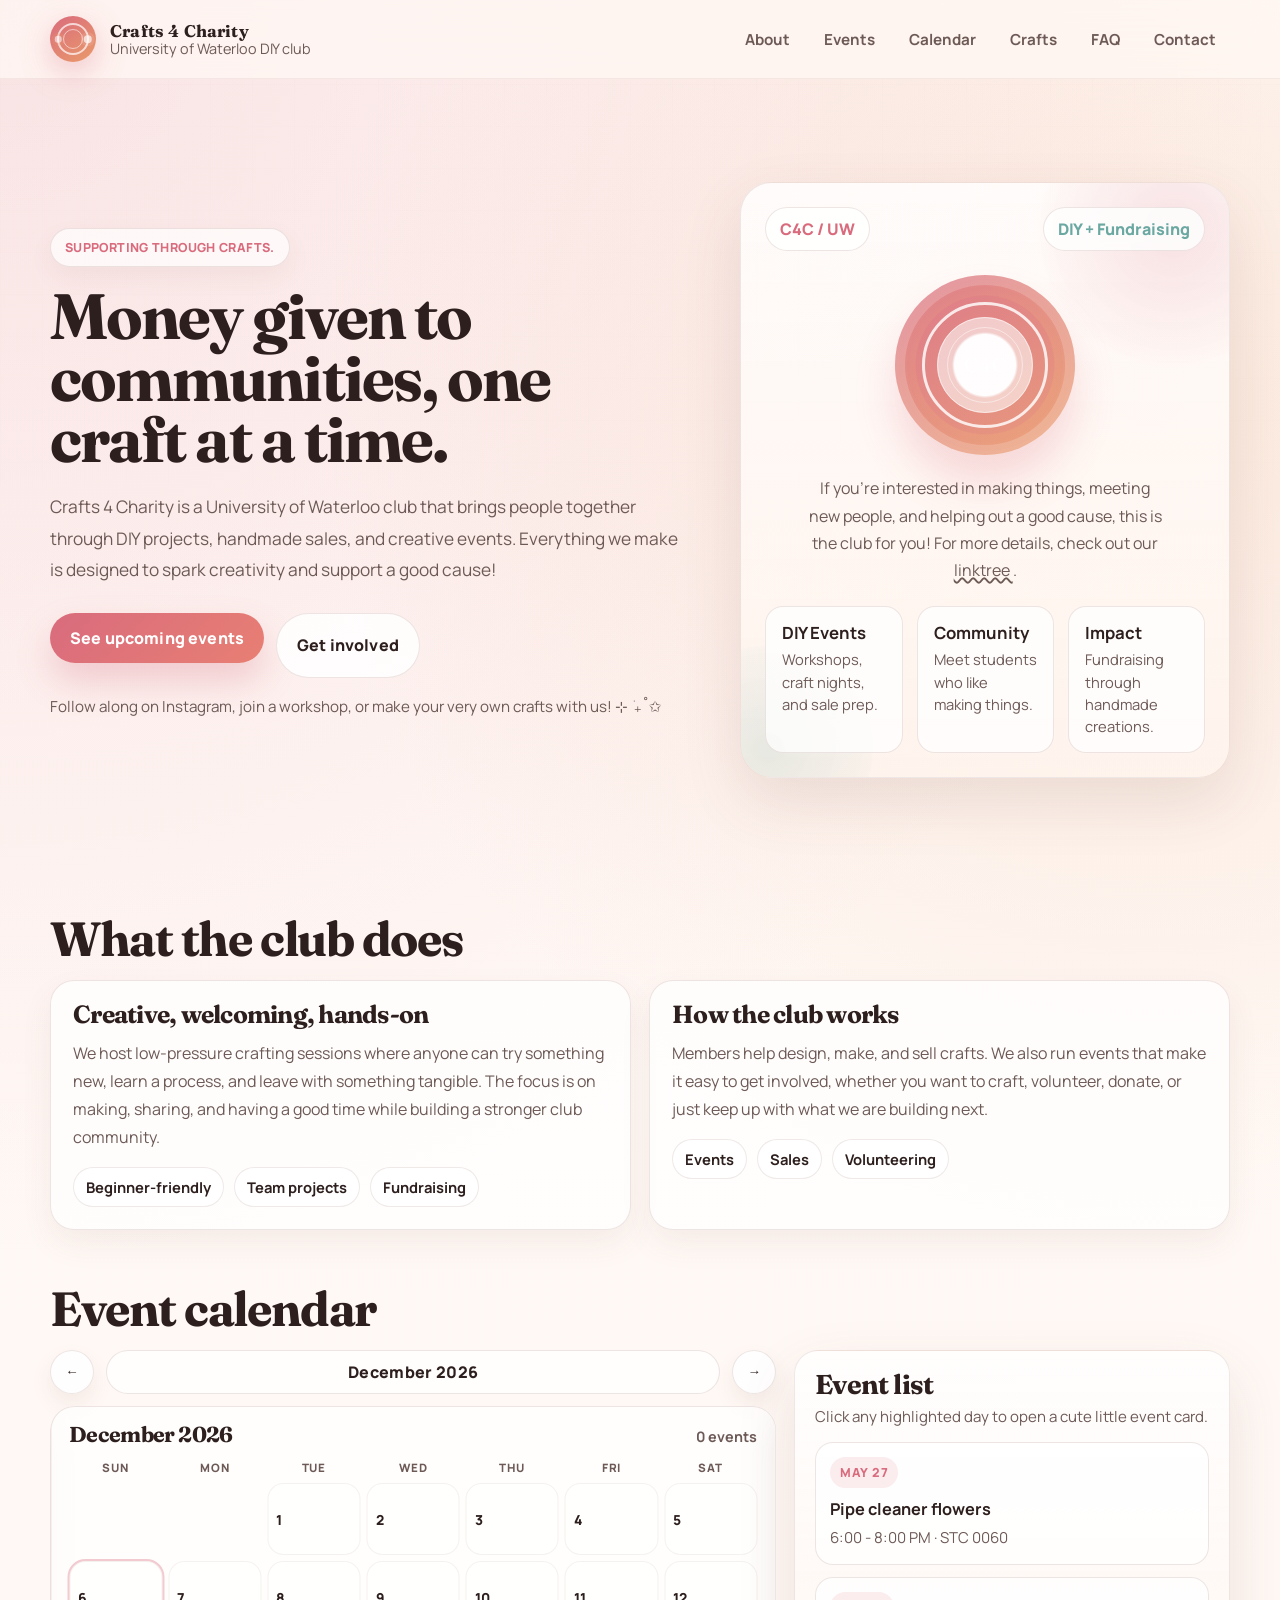
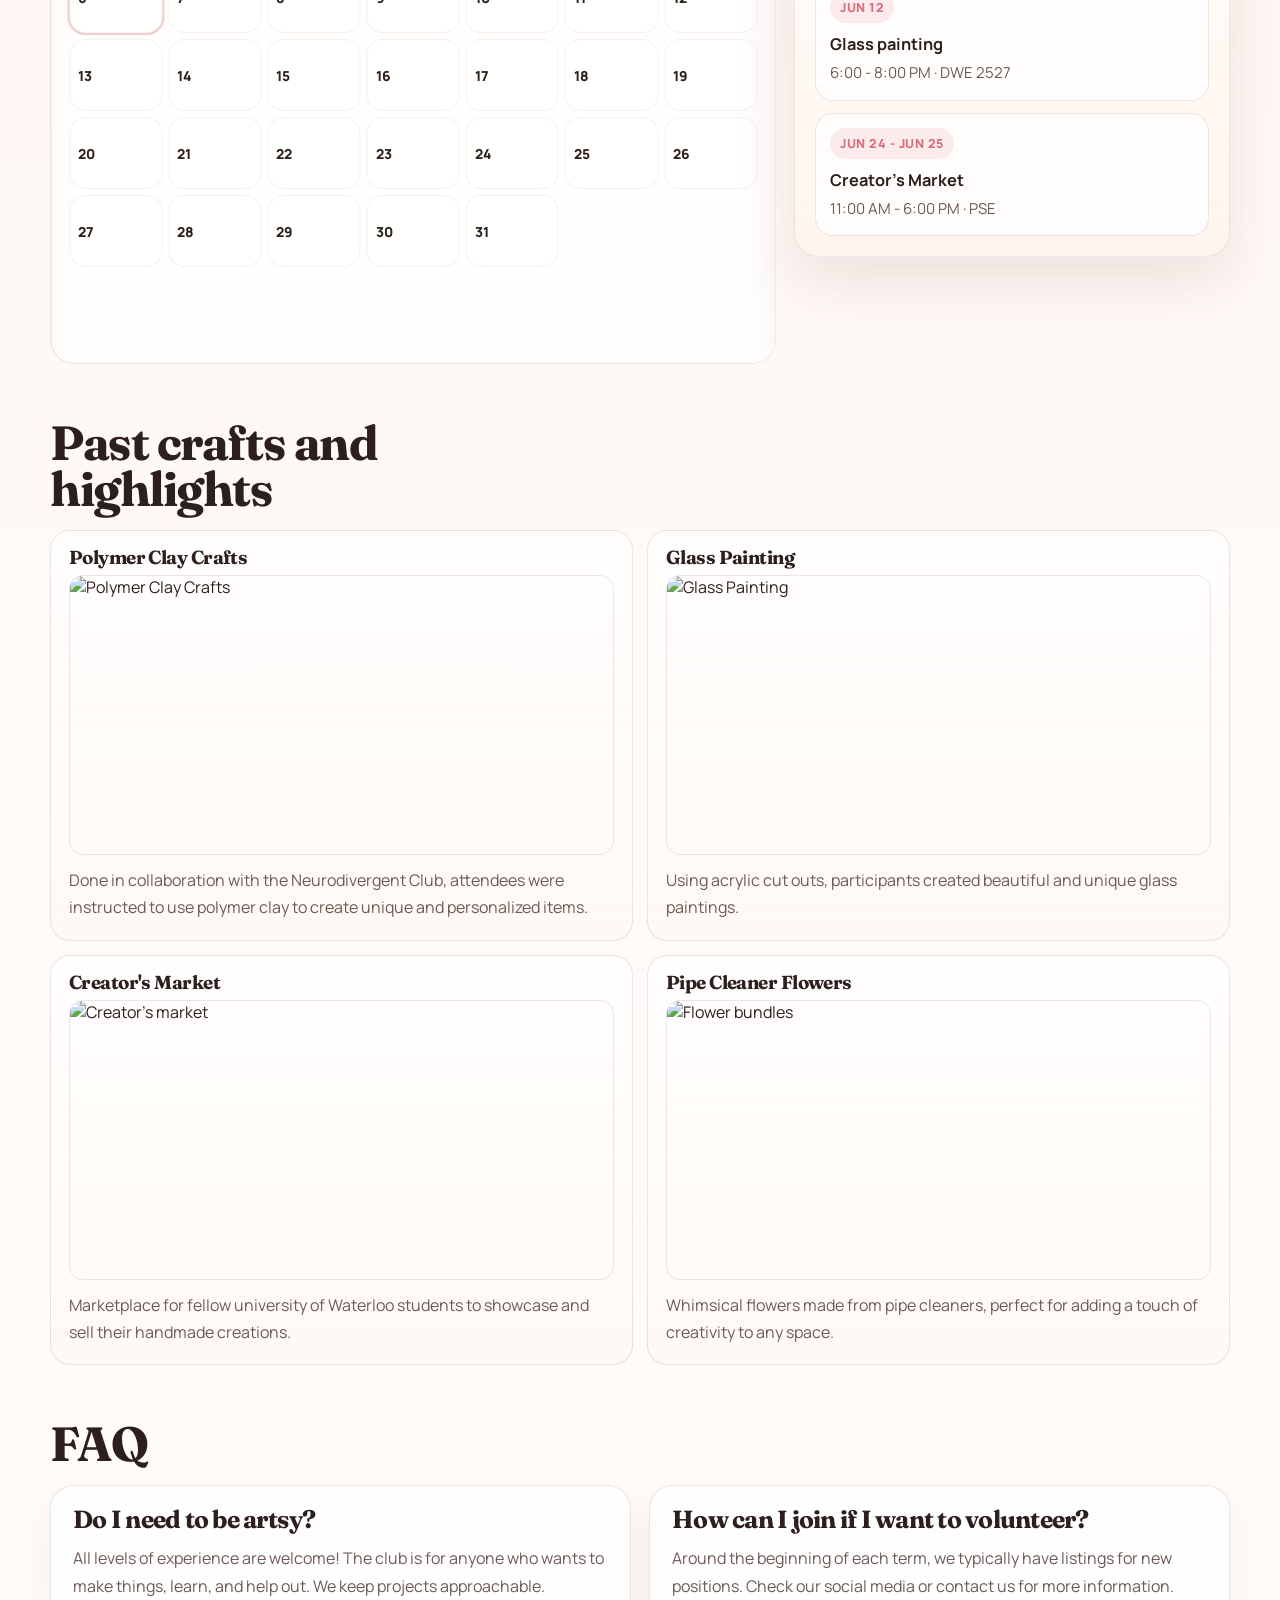
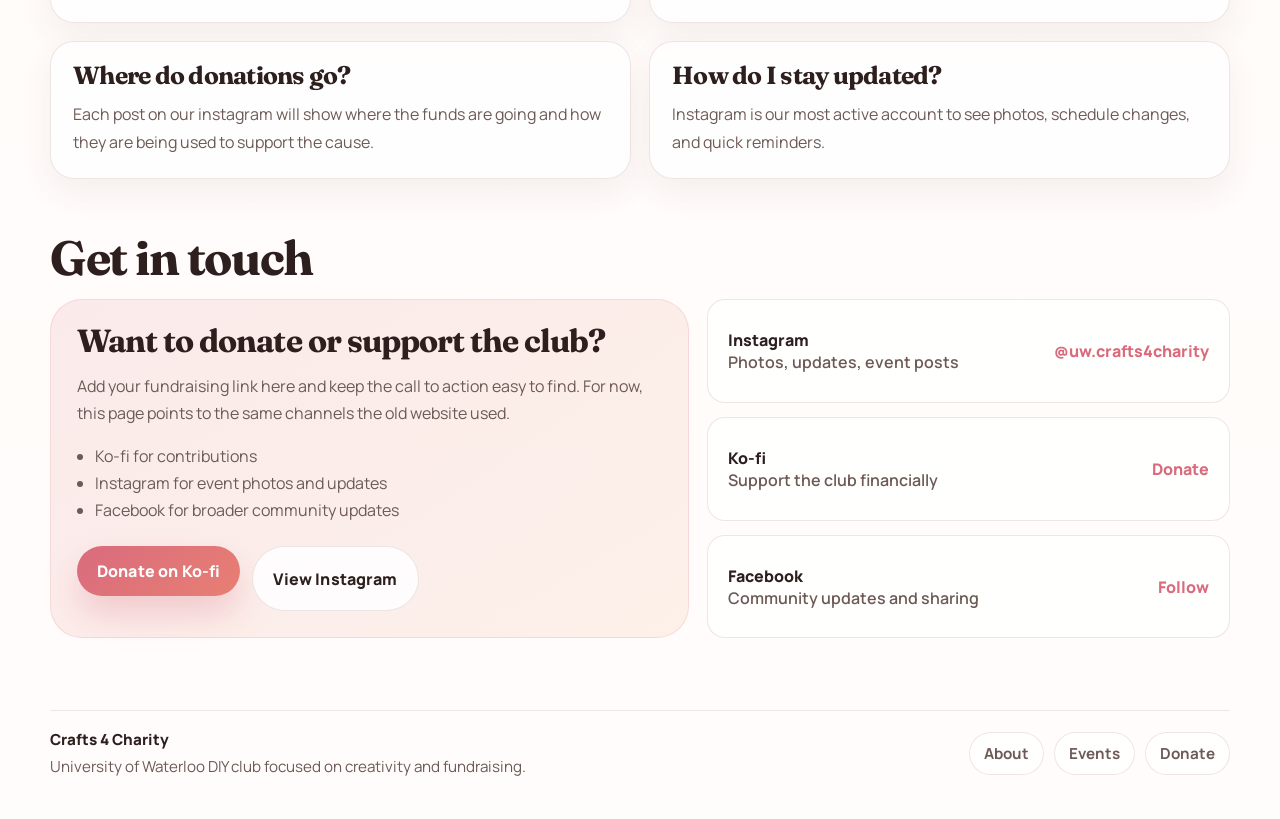
==== index.html @ cc1dda00 "Rename c4c.html to index.html" ====
<!DOCTYPE html>
<html lang="en">
<head>
	<meta charset="UTF-8" />
	<meta name="viewport" content="width=device-width, initial-scale=1.0" />
	<meta name="description" content="Crafts 4 Charity at the University of Waterloo - a DIY club that turns creativity into support for good causes." />
	<title>Crafts 4 Charity</title>
	<link rel="preconnect" href="https://fonts.googleapis.com" />
	<link rel="preconnect" href="https://fonts.gstatic.com" crossorigin />
	<link href="https://fonts.googleapis.com/css2?family=Fraunces:opsz,wght@9..144,400;9..144,600;9..144,700&family=Manrope:wght@400;500;600;700;800&display=swap" rel="stylesheet" />
	<link rel="stylesheet" href="c4c.css" />
	<script defer src="c4c.js"></script>
</head>
<body>
	<a class="skip-link" href="#main">Skip to content</a>

	<header>
		<div class="wrap nav">
			<a class="brand" href="#top" aria-label="Crafts 4 Charity home">
				<div class="mark" aria-hidden="true">
					<span class="orbit orbit-a"></span>
					<span class="orbit orbit-b"></span>
				</div>
				<div>
					<strong>Crafts 4 Charity</strong>
					<span>University of Waterloo DIY club</span>
				</div>
			</a>

			<nav class="nav-links" aria-label="Primary">
				<a href="#about">About</a>
				<a href="#events">Events</a>
				<a href="#events">Calendar</a>
				<a href="#crafts">Crafts</a>
				<a href="#faq">FAQ</a>
				<a href="#contact">Contact</a>
			</nav>
		</div>
	</header>

	<main id="main">
		<div class="wrap hero" id="top">
			<div class="hero-grid">
				<div class="fade-in">
					<div class="eyebrow">Supporting through crafts.</div>
					<h1>Money given to communities, one craft at a time.</h1>
					<p class="lede">
						Crafts 4 Charity is a University of Waterloo club that brings people together through DIY projects,
						handmade sales, and creative events. Everything we make is designed to spark creativity and support a good cause!
					</p>

					<div class="cta-row">
						<a class="button primary" href="#events">See upcoming events</a>
						<a class="button secondary" href="#contact">Get involved</a>
					</div>

					<p class="hero-note">
						Follow along on Instagram, join a workshop, or make your very own crafts with us! ⊹ ࣪ ₊˚✩
					</p>
				</div>

				<aside class="poster fade-in delay-1" aria-label="Crafts 4 Charity highlight panel">
					<div class="poster-top">
						<div class="poster-badge">C4C / UW</div>
						<div class="poster-badge alt">DIY + Fundraising</div>
					</div>

					<div class="poster-logo" aria-hidden="true">
						<span>C4C</span>
					</div>

					<div class="poster-copy">
						<p>
							If you're interested in making things, meeting new people, and helping out a good cause, this is the club for you! For more details, check out our <a href="https://linktr.ee/uw.crafts4charity" target="_blank" rel="noreferrer" class="wavy-link" style="
    color: #6d5a56;
    text-decoration: underline wavy #6d5a56;
    text-underline-offset: 1px;
    text-decoration-thickness: 2px;
">
  linktree
</a>.
						</p>
					</div>

					<div class="info-grid">
						<div class="info-card">
							<strong>DIY Events</strong>
							<span>Workshops, craft nights, and sale prep.</span>
						</div>
						<div class="info-card">
							<strong>Community</strong>
							<span>Meet students who like making things.</span>
						</div>
						<div class="info-card">
							<strong>Impact</strong>
							<span>Fundraising through handmade creations.</span>
						</div>
					</div>
				</aside>
			</div>
		</div>

		<section id="about">
			<div class="wrap">
				<div class="section-head">
					<h2>What the club does</h2>
				</div>

				<div class="grid-2">
					<article class="card fade-in delay-1">
						<h3>Creative, welcoming, hands-on</h3>
						<p>
							We host low-pressure crafting sessions where anyone can try something new, learn a process, and leave with something tangible.
							The focus is on making, sharing, and having a good time while building a stronger club community.
						</p>
						<div class="tag-row">
							<span class="tag">Beginner-friendly</span>
							<span class="tag">Team projects</span>
							<span class="tag">Fundraising</span>
						</div>
					</article>

					<article class="card fade-in delay-2">
						<h3>How the club works</h3>
						<p>
							Members help design, make, and sell crafts. We also run events that make it easy to get involved, whether you want to craft,
							volunteer, donate, or just keep up with what we are building next.
						</p>
						<div class="tag-row">
							<span class="tag">Events</span>
							<span class="tag">Sales</span>
							<span class="tag">Volunteering</span>
						</div>
					</article>
				</div>
			</div>
		</section>

		<section id="events">
			<div class="wrap">
				<div class="section-head">
					<h2>Event calendar</h2>
				</div>

				<div class="calendar-shell">
					<div class="calendar-carousel">
						<div class="calendar-controls">
							<button class="carousel-button" type="button" data-calendar-prev aria-label="Previous month">←</button>
							<div class="calendar-status" data-calendar-status>Month</div>
							<button class="carousel-button" type="button" data-calendar-next aria-label="Next month">→</button>
						</div>
						<div class="calendar-viewport">
							<div class="calendar-track" data-calendar-track></div>
						</div>
					</div>
					<aside class="calendar-sidebar fade-in delay-1">
						<div class="calendar-sidebar-head">
							<h3>Event list</h3>
						</div>
						<p class="calendar-help">Click any highlighted day to open a cute little event card.</p>
						<div class="event-list" data-event-list></div>
					</aside>
				</div>
			</div>
		</section>

		<section id="crafts">
			<div class="wrap">
				<div class="section-head">
					<h2>Past crafts and highlights</h2>
				</div>

				<div class="list-grid">
					<article class="mini fade-in delay-1">
						<h3>Polymer Clay Crafts</h3>
						<img src="https://i.ibb.co/0gS8XFJ/image.png" alt="Polymer Clay Crafts" class="mini-image">
						<p>Done in collaboration with the Neurodivergent Club, attendees were instructed to use polymer clay to create unique and personalized items.</p>
					</article>

					<article class="mini fade-in delay-2">
						<h3>Glass Painting</h3>
						<img src="https://i.ibb.co/fdgjRQFd/image.png" alt="Glass Painting" class="mini-image">
						<p>Using acrylic cut outs, participants created beautiful and unique glass paintings.</p>
					</article>

					<article class="mini fade-in delay-3">
						<h3>Creator's Market</h3>
						<img src="https://i.ibb.co/SXgcgd2c/image.png" alt="Creator's market" class="mini-image">
						<p>Marketplace for fellow university of Waterloo students to showcase and sell their handmade creations.</p>
					</article>

					<article class="mini fade-in delay-4">
						<h3>Pipe Cleaner Flowers</h3>
						<img src="https://i.ibb.co/skSMHwR/image.png" alt="Flower bundles" class="mini-image">
						<p>Whimsical flowers made from pipe cleaners, perfect for adding a touch of creativity to any space.</p>
					</article>
				</div>
			</div>
		</section>

		<section id="faq">
			<div class="wrap">
				<div class="section-head">
					<h2>FAQ</h2>
				</div>

				<div class="grid-2">
					<article class="card fade-in delay-1">
						<h3>Do I need to be artsy?</h3>
						<p>All levels of experience are welcome! The club is for anyone who wants to make things, learn, and help out. We keep projects approachable.</p>
					</article>
					<article class="card fade-in delay-2">
						<h3>How can I join if I want to volunteer?</h3>
						<p>Around the beginning of each term, we typically have listings for new positions. Check our social media or contact us for more information.</p>
					</article>
					<article class="card fade-in delay-2">
						<h3>Where do donations go?</h3>
						<p>Each post on our instagram will show where the funds are going and how they are being used to support the cause.</p>
					</article>
					<article class="card fade-in delay-3">
						<h3>How do I stay updated?</h3>
						<p>Instagram is our most active account to see photos, schedule changes, and quick reminders.</p>
					</article>
				</div>
			</div>
		</section>

		<section id="contact">
			<div class="wrap">
				<div class="section-head">
					<h2>Get in touch</h2>
				</div>

				<div class="donate">
					<div class="donate-panel fade-in delay-1">
						<h3>Want to donate or support the club?</h3>
						<p>
							Add your fundraising link here and keep the call to action easy to find. For now, this page points to the same channels the old website used.
						</p>
						<ul>
							<li>Ko-fi for contributions</li>
							<li>Instagram for event photos and updates</li>
							<li>Facebook for broader community updates</li>
						</ul>

						<div class="cta-row donate-actions">
							<a class="button primary" href="https://ko-fi.com/crafts4charity" target="_blank" rel="noreferrer">Donate on Ko-fi</a>
							<a class="button secondary" href="https://www.instagram.com/uw.crafts4charity/" target="_blank" rel="noreferrer">View Instagram</a>
						</div>
					</div>

					<div class="contact-grid fade-in delay-2">
						<a class="contact-link" href="https://www.instagram.com/uw.crafts4charity/" target="_blank" rel="noreferrer">
							<div>
								Instagram<br />
								<span>Photos, updates, event posts</span>
							</div>
							<em>@uw.crafts4charity</em>
						</a>
						<a class="contact-link" href="https://ko-fi.com/crafts4charity" target="_blank" rel="noreferrer">
							<div>
								Ko-fi<br />
								<span>Support the club financially</span>
							</div>
							<em>Donate</em>
						</a>
						<a class="contact-link" href="https://www.facebook.com/uw.crafts4charity/" target="_blank" rel="noreferrer">
							<div>
								Facebook<br />
								<span>Community updates and sharing</span>
							</div>
							<em>Follow</em>
						</a>
					</div>
				</div>
			</div>
		</section>

		<footer class="footer">
			<div class="wrap">
				<div class="footer-bar">
					<div>
							<strong class="footer-title">Crafts 4 Charity</strong>
						University of Waterloo DIY club focused on creativity and fundraising.
					</div>

					<div class="socials" aria-label="Social links">
						<a href="#about">About</a>
						<a href="#events">Events</a>
						<a href="#contact">Donate</a>
					</div>
				</div>
			</div>
		</footer>

		<div class="event-modal" data-event-modal aria-hidden="true">
			<div class="event-modal-backdrop" data-event-modal-close></div>
			<div class="event-modal-card" role="dialog" aria-modal="true" aria-labelledby="event-modal-title">
				<button class="event-modal-close" type="button" data-event-modal-close aria-label="Close event details">×</button>
				<div class="event-modal-accent"></div>
				<p class="event-modal-kicker" data-event-modal-kicker>Crafts 4 Charity</p>
				<h3 id="event-modal-title" data-event-modal-title>Event title</h3>
				<div class="event-modal-meta" data-event-modal-meta></div>
				<p class="event-modal-copy" data-event-modal-copy></p>
			</div>
		</div>
	</main>
</body>
</html>
---- c4c.css ----
:root {
	--bg: #fff8f4;
	--bg-2: #fff1ea;
	--surface: rgba(255, 255, 255, 0.74);
	--surface-strong: #ffffff;
	--text: #2d1f1d;
	--muted: #6d5a56;
	--accent: #d96b7d;
	--accent-2: #ea9b6a;
	--accent-3: #6aa8a1;
	--border: rgba(125, 79, 71, 0.14);
	--shadow: 0 24px 60px rgba(111, 68, 57, 0.12);
	--radius-xl: 32px;
	--radius-lg: 24px;
	--radius-md: 18px;
	--max: 1180px;
}

* {
	box-sizing: border-box;
}

html {
	scroll-behavior: smooth;
}

body {
	margin: 0;
	font-family: "Manrope", system-ui, sans-serif;
	color: var(--text);
	background:
		radial-gradient(circle at top left, rgba(217, 107, 125, 0.16), transparent 30%),
		radial-gradient(circle at 90% 10%, rgba(234, 155, 106, 0.18), transparent 22%),
		linear-gradient(180deg, #fffaf7 0%, var(--bg) 40%, #fffdfc 100%);
	min-height: 100vh;
}

body::before {
	content: "";
	position: fixed;
	inset: 0;
	pointer-events: none;
	opacity: 0.26;
	background-image:
		linear-gradient(rgba(109, 90, 86, 0.05) 1px, transparent 1px),
		linear-gradient(90deg, rgba(109, 90, 86, 0.05) 1px, transparent 1px);
	background-size: 42px 42px;
	mask-image: linear-gradient(180deg, rgba(0, 0, 0, 0.65), transparent 92%);
}

a {
	color: inherit;
	text-decoration: none;
}

img {
	max-width: 100%;
	display: block;
}

.wrap {
	width: min(var(--max), calc(100% - 32px));
	margin: 0 auto;
	position: relative;
	z-index: 1;
}

.skip-link {
	position: absolute;
	left: -999px;
	top: 12px;
	background: var(--text);
	color: white;
	padding: 10px 14px;
	border-radius: 999px;
}

.skip-link:focus {
	left: 16px;
	z-index: 999;
}

header {
	position: sticky;
	top: 0;
	z-index: 20;
	backdrop-filter: blur(18px);
	background: rgba(255, 248, 244, 0.72);
	border-bottom: 1px solid rgba(125, 79, 71, 0.08);
}

.nav {
	display: flex;
	align-items: center;
	justify-content: space-between;
	gap: 20px;
	padding: 16px 0;
}

.brand {
	display: flex;
	align-items: center;
	gap: 14px;
	min-width: 0;
}

.mark {
	width: 46px;
	height: 46px;
	border-radius: 50%;
	flex: none;
	display: grid;
	place-items: center;
	color: #fff;
	background:
		linear-gradient(145deg, #d96b7d, #ea9b6a);
	box-shadow: 0 10px 30px rgba(217, 107, 125, 0.34);
	position: relative;
	overflow: visible;
}

.mark::before,
.mark::after {
	content: "";
	position: absolute;
	inset: 7px;
	border-radius: 50%;
	border: 2px solid rgba(255, 255, 255, 0.7);
}

.mark::after {
	inset: 13px;
	border-width: 1px;
	opacity: 0.78;
}

.orbit {
	position: absolute;
	left: 50%;
	top: 50%;
	width: 0;
	height: 0;
	border-radius: 50%;
	pointer-events: none;
	transform-origin: center;
	animation: spin 5.5s linear infinite;
}

.orbit::before {
	content: "";
	position: absolute;
	border-radius: 50%;
	left: 0;
	top: 0;
	box-shadow: 0 6px 14px rgba(111, 68, 57, 0.16);
}

.orbit-a {
	animation-duration: 17s;
}

.orbit-b {
	animation-duration: 17s;
}

.orbit-a::before {
	width: 7.5px;
	height: 7.5px;
	background: rgba(255, 255, 255, 0.7);;
	transform: translate(-50%, -50%) translateX(14.5px);
	box-shadow: 0 0 0 3px rgba(255, 255, 255, 0.1);
}

.orbit-b::before {
	width: 6.5px;
	height: 6.5px;
	background: rgba(255, 255, 255, 0.56);;
	transform: translate(-50%, -50%) translateX(-15px);
	box-shadow: 0 0 0 3px rgba(234, 155, 106, 0.18);
}

@keyframes spin {
	from {
		transform: rotate(0deg);
	}
	to {
		transform: rotate(360deg);
	}
}

.brand strong {
	display: block;
	font-family: "Fraunces", Georgia, serif;
	font-size: 1.05rem;
	letter-spacing: 0.01em;
}

.brand span {
	display: block;
	color: var(--muted);
	font-size: 0.9rem;
	line-height: 1.1;
}

.nav-links {
	display: flex;
	align-items: center;
	gap: 6px;
	flex-wrap: wrap;
	justify-content: flex-end;
}

.nav-links a {
	padding: 10px 14px;
	border-radius: 999px;
	color: var(--muted);
	font-weight: 700;
	font-size: 0.95rem;
	transition: background 180ms ease, color 180ms ease, transform 180ms ease;
}

.nav-links a:hover,
.nav-links a:focus-visible {
	color: var(--text);
	background: rgba(255, 255, 255, 0.7);
	transform: translateY(-1px);
	outline: none;
}

.hero {
	padding: 34px 0 28px;
    margin-bottom: 25px;
}

.hero-grid {
	display: grid;
	grid-template-columns: 1.15fr 0.85fr;
	gap: 28px;
	align-items: center;
	min-height: calc(100vh - 166px);
}

.eyebrow {
	display: inline-flex;
	align-items: center;
	gap: 8px;
	padding: 10px 14px;
	border-radius: 999px;
	background: rgba(255, 255, 255, 0.68);
	border: 1px solid var(--border);
	box-shadow: 0 10px 26px rgba(111, 68, 57, 0.06);
	font-weight: 800;
	color: var(--accent);
	letter-spacing: 0.03em;
	text-transform: uppercase;
	font-size: 0.78rem;
	margin-bottom: 18px;
}

h1,
h2,
h3 {
	margin: 0;
	font-family: "Fraunces", Georgia, serif;
	line-height: 0.96;
	letter-spacing: -0.03em;
}

h1 {
	font-size: clamp(3.4rem, 5vw, 6.8rem);
	max-width: 12ch;
}

.lede {
	margin: 22px 0 0;
	max-width: 58ch;
	color: var(--muted);
	font-size: 1.08rem;
	line-height: 1.8;
}

.cta-row {
	display: flex;
	flex-wrap: wrap;
	gap: 12px;
	margin-top: 28px;
}

.donate-actions {
	margin-top: 22px;
}

.button {
	display: inline-flex;
	align-items: center;
	justify-content: center;
	gap: 10px;
	border: 0;
	border-radius: 999px;
	padding: 14px 20px;
	font-weight: 800;
	letter-spacing: 0.01em;
	cursor: pointer;
	transition: transform 180ms ease, box-shadow 180ms ease, background 180ms ease;
}

.button:hover,
.button:focus-visible {
	transform: translateY(-2px);
	outline: none;
}

.button.primary {
	background: linear-gradient(135deg, var(--accent), #e87f73);
	color: white;
	box-shadow: 0 18px 34px rgba(217, 107, 125, 0.28);
    margin-bottom: 15px;
}

.button.secondary {
	background: rgba(255, 255, 255, 0.84);
	color: var(--text);
	border: 1px solid var(--border);
}

.hero-note {
	margin-top: 18px;
	color: var(--muted);
	font-size: 0.95rem;
}

.poster {
	position: relative;
	padding: 24px;
	border-radius: var(--radius-xl);
	background: linear-gradient(180deg, rgba(255, 255, 255, 0.82), rgba(255, 244, 237, 0.88));
	border: 1px solid rgba(125, 79, 71, 0.12);
	box-shadow: var(--shadow);
	overflow: hidden;
}

.poster::before,
.poster::after {
	content: "";
	position: absolute;
	border-radius: 50%;
	pointer-events: none;
}

.poster::before {
	width: 280px;
	height: 280px;
	background: radial-gradient(circle, rgba(217, 107, 125, 0.18), rgba(217, 107, 125, 0.03) 62%, transparent 70%);
	top: -92px;
	right: -84px;
}

.poster::after {
	width: 210px;
	height: 210px;
	background: radial-gradient(circle, rgba(106, 168, 161, 0.16), rgba(106, 168, 161, 0.04) 68%, transparent 72%);
	bottom: -78px;
	left: -78px;
}

.poster-top {
	display: flex;
	align-items: center;
	justify-content: space-between;
	gap: 18px;
	margin-bottom: 24px;
}

.poster-badge {
	display: inline-flex;
	align-items: center;
	gap: 10px;
	padding: 10px 14px;
	border-radius: 999px;
	background: rgba(255, 255, 255, 0.8);
	border: 1px solid var(--border);
	font-weight: 800;
	color: var(--accent);
	position: relative;
	z-index: 1;
}

.poster-badge.alt {
	color: var(--accent-3);
}

.poster-logo {
	width: 180px;
	aspect-ratio: 1;
	border-radius: 50%;
	background:
		radial-gradient(circle at 50% 50%, rgba(255, 255, 255, 0.95) 0 24%, transparent 26%),
		radial-gradient(circle at 50% 50%, rgba(255, 255, 255, 0.58) 0 37%, transparent 38%),
		radial-gradient(circle at 50% 50%, rgba(217, 107, 125, 0.2) 0 54%, rgba(234, 155, 106, 0.08) 55%, transparent 71%),
		linear-gradient(145deg, rgba(217, 107, 125, 0.88), rgba(234, 155, 106, 0.88));
	display: grid;
	place-items: center;
	margin: 0 auto 20px;
	box-shadow: inset 0 0 0 10px rgba(255, 255, 255, 0.18), 0 28px 40px rgba(217, 107, 125, 0.22);
	position: relative;
	z-index: 1;
}

.poster-logo span {
	width: 126px;
	height: 126px;
	border-radius: 50%;
	border: 3px solid rgba(255, 255, 255, 0.82);
	display: grid;
	place-items: center;
	font-family: "Fraunces", Georgia, serif;
	color: white;
	text-align: center;
	font-size: 1.25rem;
	line-height: 1;
	letter-spacing: 0.04em;
	text-transform: uppercase;
	position: relative;
}

.poster-logo span::before,
.poster-logo span::after {
	content: "";
	position: absolute;
	inset: 12px;
	border-radius: 50%;
	border: 1px solid rgba(255, 255, 255, 0.65);
}

.poster-logo span::after {
	inset: 22px;
	opacity: 0.74;
}

.poster-copy {
	position: relative;
	z-index: 1;
	text-align: center;
	max-width: 36ch;
	margin: 0 auto;
}

.poster-copy p {
	margin: 0;
	color: var(--muted);
	line-height: 1.7;
}

.info-grid {
	display: grid;
	grid-template-columns: repeat(3, 1fr);
	gap: 14px;
	margin-top: 22px;
	position: relative;
	z-index: 1;
}

.info-card {
	padding: 14px 16px;
	border-radius: 18px;
	background: rgba(255, 255, 255, 0.76);
	border: 1px solid var(--border);
}

.info-card strong {
	display: block;
	font-size: 1.05rem;
	margin-bottom: 4px;
}

.info-card span {
	color: var(--muted);
	font-size: 0.92rem;
	line-height: 1.45;
}

section {
	padding: 16px 0 40px;
}

.section-head {
	display: flex;
	align-items: end;
	justify-content: space-between;
	gap: 18px;
	margin-bottom: 18px;
}

.section-head h2 {
	font-size: clamp(2rem, 4vw, 3rem);
	max-width: 13ch;
}

.section-head p {
	margin: 0;
	max-width: 44ch;
	color: var(--muted);
	line-height: 1.7;
}

.grid-2 {
	display: grid;
	grid-template-columns: repeat(2, minmax(0, 1fr));
	gap: 18px;
}

.card {
	border-radius: var(--radius-lg);
	background: var(--surface);
	border: 1px solid var(--border);
	box-shadow: 0 14px 32px rgba(111, 68, 57, 0.07);
	padding: 22px;
}

.card h3 {
	font-size: 1.55rem;
	margin-bottom: 12px;
}

.card p {
	margin: 0;
	color: var(--muted);
	line-height: 1.75;
}

.tag-row {
	display: flex;
	flex-wrap: wrap;
	gap: 10px;
	margin-top: 16px;
}

.tag {
	padding: 9px 12px;
	border-radius: 999px;
	background: rgba(255, 255, 255, 0.78);
	border: 1px solid rgba(125, 79, 71, 0.12);
	color: var(--text);
	font-weight: 700;
	font-size: 0.92rem;
}

.timeline {
	display: grid;
	gap: 12px;
}

.timeline-item {
	display: grid;
	grid-template-columns: 110px 1fr;
	gap: 14px;
	align-items: start;
	padding: 16px;
	border-radius: 18px;
	background: rgba(255, 255, 255, 0.72);
	border: 1px solid var(--border);
}

.timeline-item strong {
	color: var(--accent);
	font-size: 0.95rem;
	text-transform: uppercase;
	letter-spacing: 0.04em;
}

.timeline-item h3 {
	font-size: 1.2rem;
	margin-bottom: 5px;
}

.timeline-item p {
	margin: 0;
	color: var(--muted);
	line-height: 1.65;
}

.calendar-shell {
	display: grid;
	grid-template-columns: minmax(0, 1.5fr) minmax(280px, 0.9fr);
	gap: 18px;
	align-items: start;
}

.calendar-carousel {
	display: grid;
	gap: 12px;
}

.calendar-controls {
	display: flex;
	align-items: center;
	justify-content: space-between;
	gap: 12px;
}

.calendar-status {
	flex: 1;
	text-align: center;
	font-weight: 800;
	letter-spacing: 0.02em;
	color: var(--text);
	padding: 10px 14px;
	border-radius: 999px;
	background: rgba(255, 255, 255, 0.76);
	border: 1px solid var(--border);
}

.carousel-button {
	width: 44px;
	height: 44px;
	border: 1px solid var(--border);
	border-radius: 50%;
	background: rgba(255, 255, 255, 0.84);
	color: var(--text);
	font-weight: 800;
	cursor: pointer;
	box-shadow: 0 10px 22px rgba(111, 68, 57, 0.08);
	transition: transform 180ms ease, background 180ms ease, opacity 180ms ease;
}

.carousel-button:hover,
.carousel-button:focus-visible {
	transform: translateY(-1px);
	outline: none;
	background: white;
}

.carousel-button:disabled {
	opacity: 0.4;
	cursor: not-allowed;
	transform: none;
}

.calendar-viewport {
	overflow: hidden;
	border-radius: 24px;
}

.calendar-track {
	display: flex;
	transition: transform 320ms ease;
	will-change: transform;
}

.month-card {
	flex: 0 0 100%;
	width: 100%;
	padding: 18px;
	border-radius: 24px;
	background: rgba(255, 255, 255, 0.76);
	border: 1px solid var(--border);
	box-shadow: 0 14px 32px rgba(111, 68, 57, 0.07);
}

.month-head {
	display: flex;
	align-items: baseline;
	justify-content: space-between;
	gap: 12px;
	margin-bottom: 14px;
}

.month-head h3 {
	font-size: 1.35rem;
}

.month-head span {
	color: var(--muted);
	font-size: 0.9rem;
	font-weight: 700;
}

.weekdays,
.days {
	display: grid;
	grid-template-columns: repeat(7, minmax(0, 1fr));
	gap: 6px;
}

.weekdays {
	margin-bottom: 8px;
}

.weekday {
	text-align: center;
	font-size: 0.72rem;
	font-weight: 800;
	letter-spacing: 0.08em;
	text-transform: uppercase;
	color: var(--muted);
}

.calendar-day {
	appearance: none;
	border: 1px solid rgba(125, 79, 71, 0.08);
	font: inherit;
	text-align: left;
	width: 100%;
	min-height: 72px;
	padding: 8px;
	border-radius: 16px;
	background: rgba(255, 255, 255, 0.62);
	position: relative;
	overflow: hidden;
	cursor: pointer;
	transition: transform 180ms ease, box-shadow 180ms ease, border-color 180ms ease, background 180ms ease;
}

.calendar-day:hover,
.calendar-day:focus-visible {
	transform: translateY(-1px);
	box-shadow: 0 12px 24px rgba(111, 68, 57, 0.08);
	outline: none;
}

.calendar-day.is-empty {
	background: transparent;
	border-color: transparent;
}

.calendar-day.today {
	outline: 2px solid rgba(217, 107, 125, 0.35);
	outline-offset: 0;
}

.calendar-day.has-event {
	background: linear-gradient(180deg, rgba(217, 107, 125, 0.12), rgba(255, 255, 255, 0.74));
	border-color: rgba(217, 107, 125, 0.18);
}

.calendar-day.selected {
	border-color: rgba(217, 107, 125, 0.42);
	box-shadow: 0 14px 28px rgba(217, 107, 125, 0.16);
	background: linear-gradient(180deg, rgba(217, 107, 125, 0.18), rgba(255, 255, 255, 0.84));
}

.calendar-day-number {
	font-size: 0.86rem;
	font-weight: 800;
	color: var(--text);
}

.event-pill {
	display: block;
	margin-top: 6px;
	padding: 5px 7px;
	border-radius: 10px;
	background: rgba(255, 255, 255, 0.82);
	border: 1px solid rgba(125, 79, 71, 0.1);
	font-size: 0.72rem;
	font-weight: 800;
	line-height: 1.25;
	color: var(--text);
	white-space: nowrap;
	overflow: hidden;
	text-overflow: ellipsis;
}

.calendar-sidebar {
	padding: 20px;
	border-radius: 24px;
	background: linear-gradient(180deg, rgba(255, 255, 255, 0.82), rgba(255, 244, 237, 0.94));
	border: 1px solid rgba(125, 79, 71, 0.12);
	box-shadow: var(--shadow);
}

.calendar-sidebar-head h3 {
	font-size: 1.7rem;
	margin-bottom: 8px;
}

.calendar-sidebar-head p {
	margin: 0 0 16px;
	color: var(--muted);
	line-height: 1.65;
}

.calendar-help {
	margin: 0 0 14px;
	color: var(--muted);
	font-size: 0.94rem;
	line-height: 1.55;
}

.event-list {
	display: grid;
	gap: 12px;
}

.event-card {
	padding: 14px;
	border-radius: 18px;
	background: rgba(255, 255, 255, 0.78);
	border: 1px solid var(--border);
}

.event-card-date {
	display: inline-flex;
	align-items: center;
	gap: 8px;
	padding: 7px 10px;
	border-radius: 999px;
	background: rgba(217, 107, 125, 0.12);
	color: var(--accent);
	font-size: 0.78rem;
	font-weight: 800;
	letter-spacing: 0.04em;
	text-transform: uppercase;
}

.event-card h4 {
	font-size: 1.02rem;
	margin: 10px 0 6px;
}

.event-card p {
	margin: 0;
	color: var(--muted);
	line-height: 1.6;
	font-size: 0.94rem;
}

.event-modal {
	position: fixed;
	inset: 0;
	display: grid;
	place-items: center;
	padding: 18px;
	background: rgba(45, 31, 29, 0.42);
	backdrop-filter: blur(10px);
	opacity: 0;
	pointer-events: none;
	transition: opacity 180ms ease;
	z-index: 80;
}

.event-modal.is-open {
	opacity: 1;
	pointer-events: auto;
}

.event-modal-backdrop {
	position: absolute;
	inset: 0;
	background: transparent;
}

.event-modal-card {
	position: relative;
	width: min(520px, 100%);
	padding: 26px 24px 22px;
	border-radius: 30px;
	background: linear-gradient(180deg, rgba(255, 255, 255, 0.98), rgba(255, 248, 244, 0.98));
	border: 1px solid rgba(125, 79, 71, 0.12);
	box-shadow: 0 30px 80px rgba(45, 31, 29, 0.25);
	overflow: hidden;
	z-index: 1;
	transform: translateY(12px) scale(0.98);
	transition: transform 180ms ease;
}

.event-modal.is-open .event-modal-card {
	transform: translateY(0) scale(1);
}

.event-modal-accent {
	position: absolute;
	top: -60px;
	right: -54px;
	width: 180px;
	height: 180px;
	border-radius: 50%;
	background: radial-gradient(circle, rgba(217, 107, 125, 0.22), rgba(234, 155, 106, 0.08) 55%, transparent 70%);
	pointer-events: none;
}

.event-modal-kicker {
	margin: 0 0 8px;
	font-size: 0.78rem;
	font-weight: 900;
	letter-spacing: 0.12em;
	text-transform: uppercase;
	color: var(--accent);
}

.event-modal h3 {
	font-size: 2rem;
	margin-bottom: 12px;
}

.event-modal-meta {
	display: flex;
	flex-wrap: wrap;
	gap: 10px;
	margin-bottom: 16px;
}

.event-modal-chip {
	display: inline-flex;
	align-items: center;
	padding: 8px 11px;
	border-radius: 999px;
	background: rgba(217, 107, 125, 0.12);
	border: 1px solid rgba(217, 107, 125, 0.16);
	font-size: 0.78rem;
	font-weight: 800;
	letter-spacing: 0.03em;
	text-transform: uppercase;
	color: var(--accent);
}

.event-modal-copy {
	margin: 0;
	color: var(--muted);
	line-height: 1.75;
	font-size: 1rem;
}

.event-modal-close {
	position: absolute;
	top: 14px;
	right: 14px;
	width: 38px;
	height: 38px;
	border: 1px solid var(--border);
	border-radius: 50%;
	background: rgba(255, 255, 255, 0.92);
	font-size: 1.3rem;
	line-height: 1;
	font-weight: 800;
	cursor: pointer;
	color: var(--text);
	box-shadow: 0 8px 18px rgba(111, 68, 57, 0.1);
}

.event-modal-close:hover,
.event-modal-close:focus-visible {
	outline: none;
	transform: translateY(-1px);
}

.list-grid {
	display: grid;
	grid-template-columns: repeat(2, minmax(0, 1fr));
	gap: 14px;
}

.mini {
	padding: 18px;
	border-radius: 20px;
	background: linear-gradient(180deg, rgba(255, 255, 255, 0.8), rgba(255, 248, 244, 0.92));
	border: 1px solid var(--border);
}

.mini-image {
	width: 100%;
	height: 280px;
	object-fit: cover;
	border-radius: 14px;
	border: 1px solid var(--border);
	margin-bottom: 12px;
}

.mini h3 {
	font-size: 1.18rem;
	margin-bottom: 8px;
}

.mini p {
	margin: 0;
	color: var(--muted);
	line-height: 1.7;
}

.donate {
	display: grid;
	grid-template-columns: 1.1fr 0.9fr;
	gap: 18px;
	align-items: stretch;
}

.donate-panel {
	padding: 26px;
	border-radius: var(--radius-xl);
	background: linear-gradient(145deg, rgba(217, 107, 125, 0.12), rgba(234, 155, 106, 0.12));
	border: 1px solid rgba(217, 107, 125, 0.16);
}

.donate-panel h3 {
	font-size: 2rem;
	margin-bottom: 12px;
}

.donate-panel p,
.donate-panel li {
	color: var(--muted);
	line-height: 1.7;
}

.donate-panel ul {
	margin: 14px 0 0;
	padding-left: 18px;
}

.contact-grid {
	display: grid;
	gap: 14px;
}

.contact-link {
	display: flex;
	align-items: center;
	justify-content: space-between;
	gap: 14px;
	padding: 18px 20px;
	border-radius: 18px;
	background: rgba(255, 255, 255, 0.78);
	border: 1px solid var(--border);
	font-weight: 800;
}

.contact-link span {
	color: var(--muted);
	font-weight: 600;
}

.contact-link em {
	font-style: normal;
	color: var(--accent);
}

.footer {
	padding: 32px 0 42px;
	color: var(--muted);
	font-size: 0.95rem;
}

.footer-bar {
	display: flex;
	align-items: center;
	justify-content: space-between;
	gap: 18px;
	padding-top: 18px;
	border-top: 1px solid rgba(125, 79, 71, 0.12);
	flex-wrap: wrap;
}

.footer-title {
	display: block;
	color: var(--text);
	margin-bottom: 6px;
	font-weight: 800;
}

.socials {
	display: flex;
	flex-wrap: wrap;
	gap: 10px;
}

.socials a {
	padding: 10px 14px;
	border-radius: 999px;
	background: rgba(255, 255, 255, 0.7);
	border: 1px solid var(--border);
	font-weight: 700;
}

.fade-in {
	animation: rise 700ms ease both;
}

.delay-1 {
	animation-delay: 80ms;
}

.delay-2 {
	animation-delay: 160ms;
}

.delay-3 {
	animation-delay: 240ms;
}

@keyframes rise {
	from {
		opacity: 0;
		transform: translateY(18px);
	}
	to {
		opacity: 1;
		transform: translateY(0);
	}
}

@media (max-width: 980px) {
	.hero-grid,
	.donate,
	.grid-2 {
		grid-template-columns: 1fr;
	}

	.calendar-shell {
		grid-template-columns: 1fr;
	}

	.event-modal-card {
		padding: 22px 18px 18px;
	}

	.section-head,
	.footer-bar,
	.nav {
		flex-direction: column;
		align-items: flex-start;
	}

	.nav-links {
		justify-content: flex-start;
	}

	.hero-grid {
		min-height: auto;
		padding-top: 18px;
	}

	.info-grid,
	.list-grid {
		grid-template-columns: 1fr;
	}

	.calendar-controls {
		gap: 10px;
	}

	h1 {
		max-width: 11ch;
	}
}

@media (max-width: 640px) {
	.wrap {
		width: min(var(--max), calc(100% - 22px));
	}

	.hero {
		padding-top: 18px;
	}

	.poster {
		padding: 18px;
	}

	.poster-logo {
		width: 150px;
	}

	.poster-logo span {
		width: 104px;
		height: 104px;
		font-size: 1.02rem;
	}

	.nav-links a {
		padding-inline: 11px;
	}
}

.event-modal {
    position: fixed;
    inset: 0;
    background: rgba(0,0,0,.45);
    display: flex;
    justify-content: center;
    align-items: center;
    z-index: 1000;
}

.event-modal[hidden] {
    display: none;
}

.event-modal-card {
    background: #fffaf7;
    border-radius: 20px;
    padding: 2rem;
    width: min(500px, 90vw);
    box-shadow: 0 25px 60px rgba(0,0,0,.2);
}
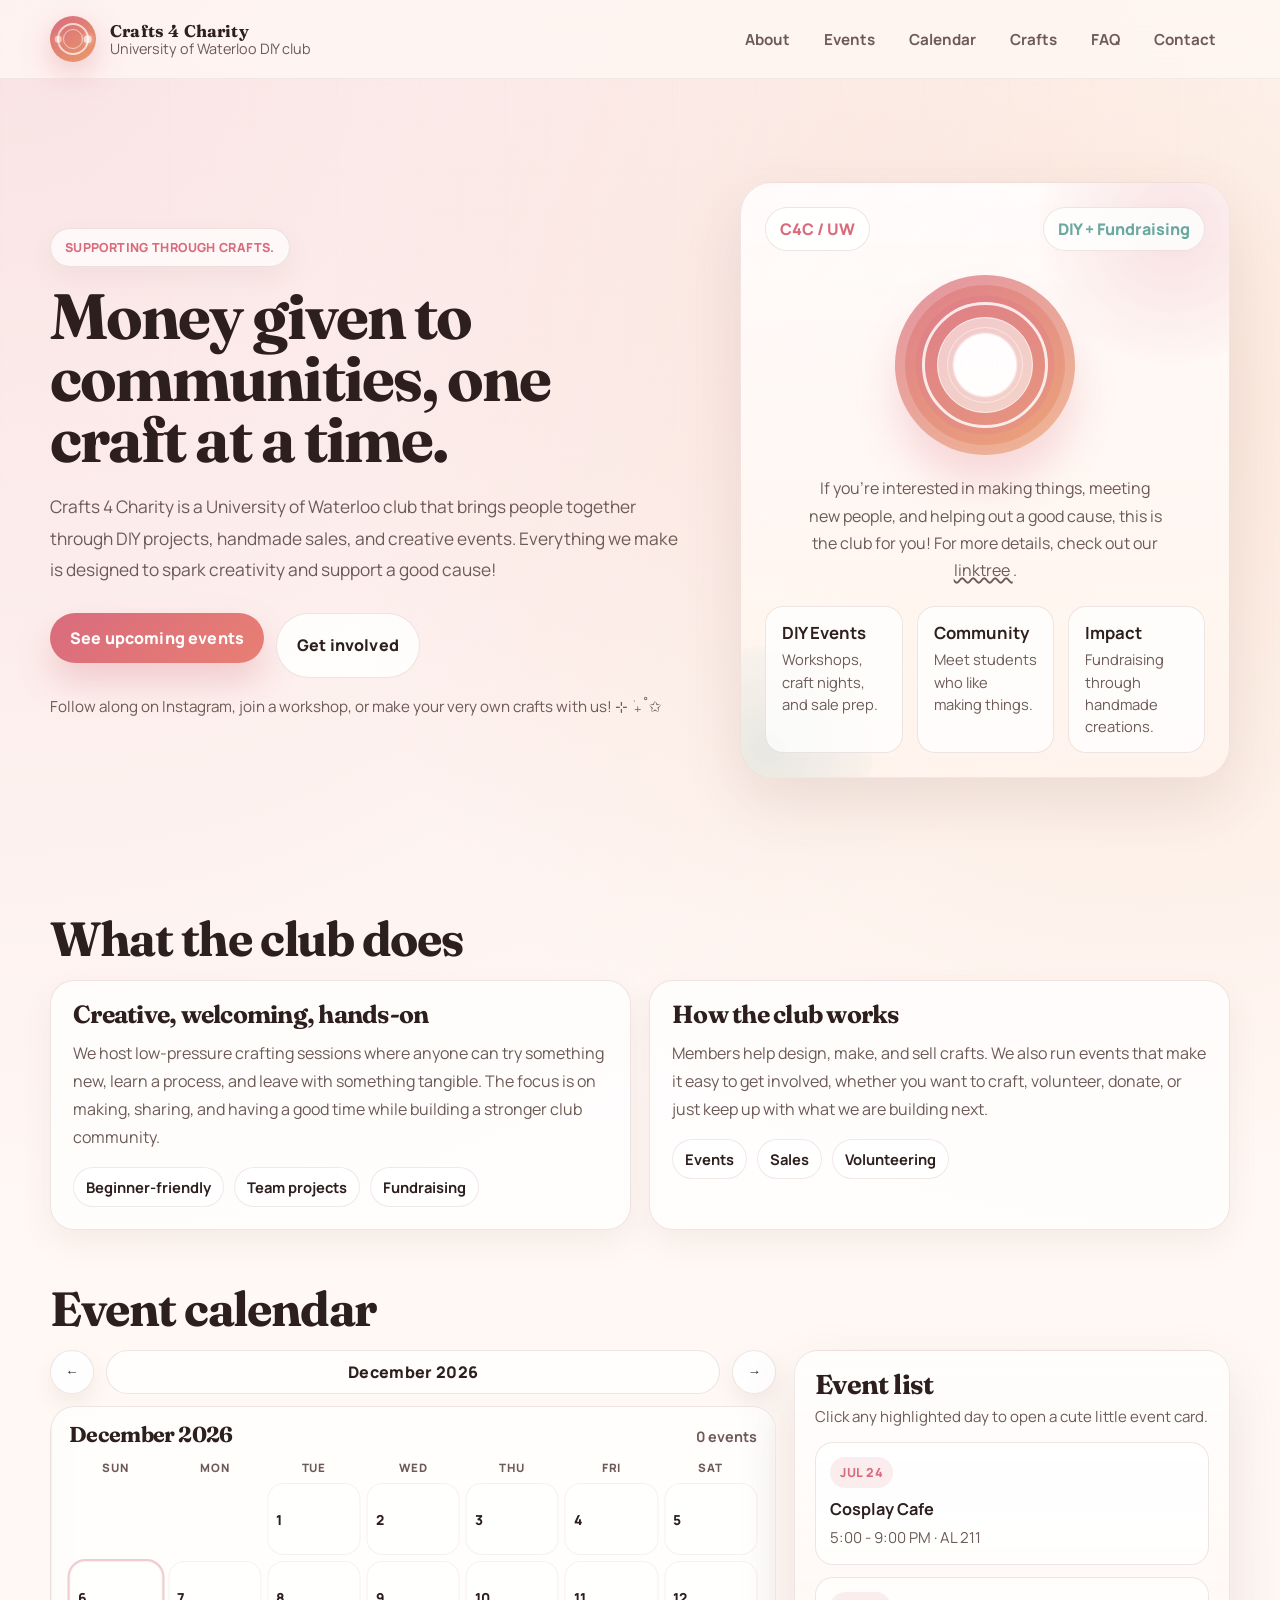
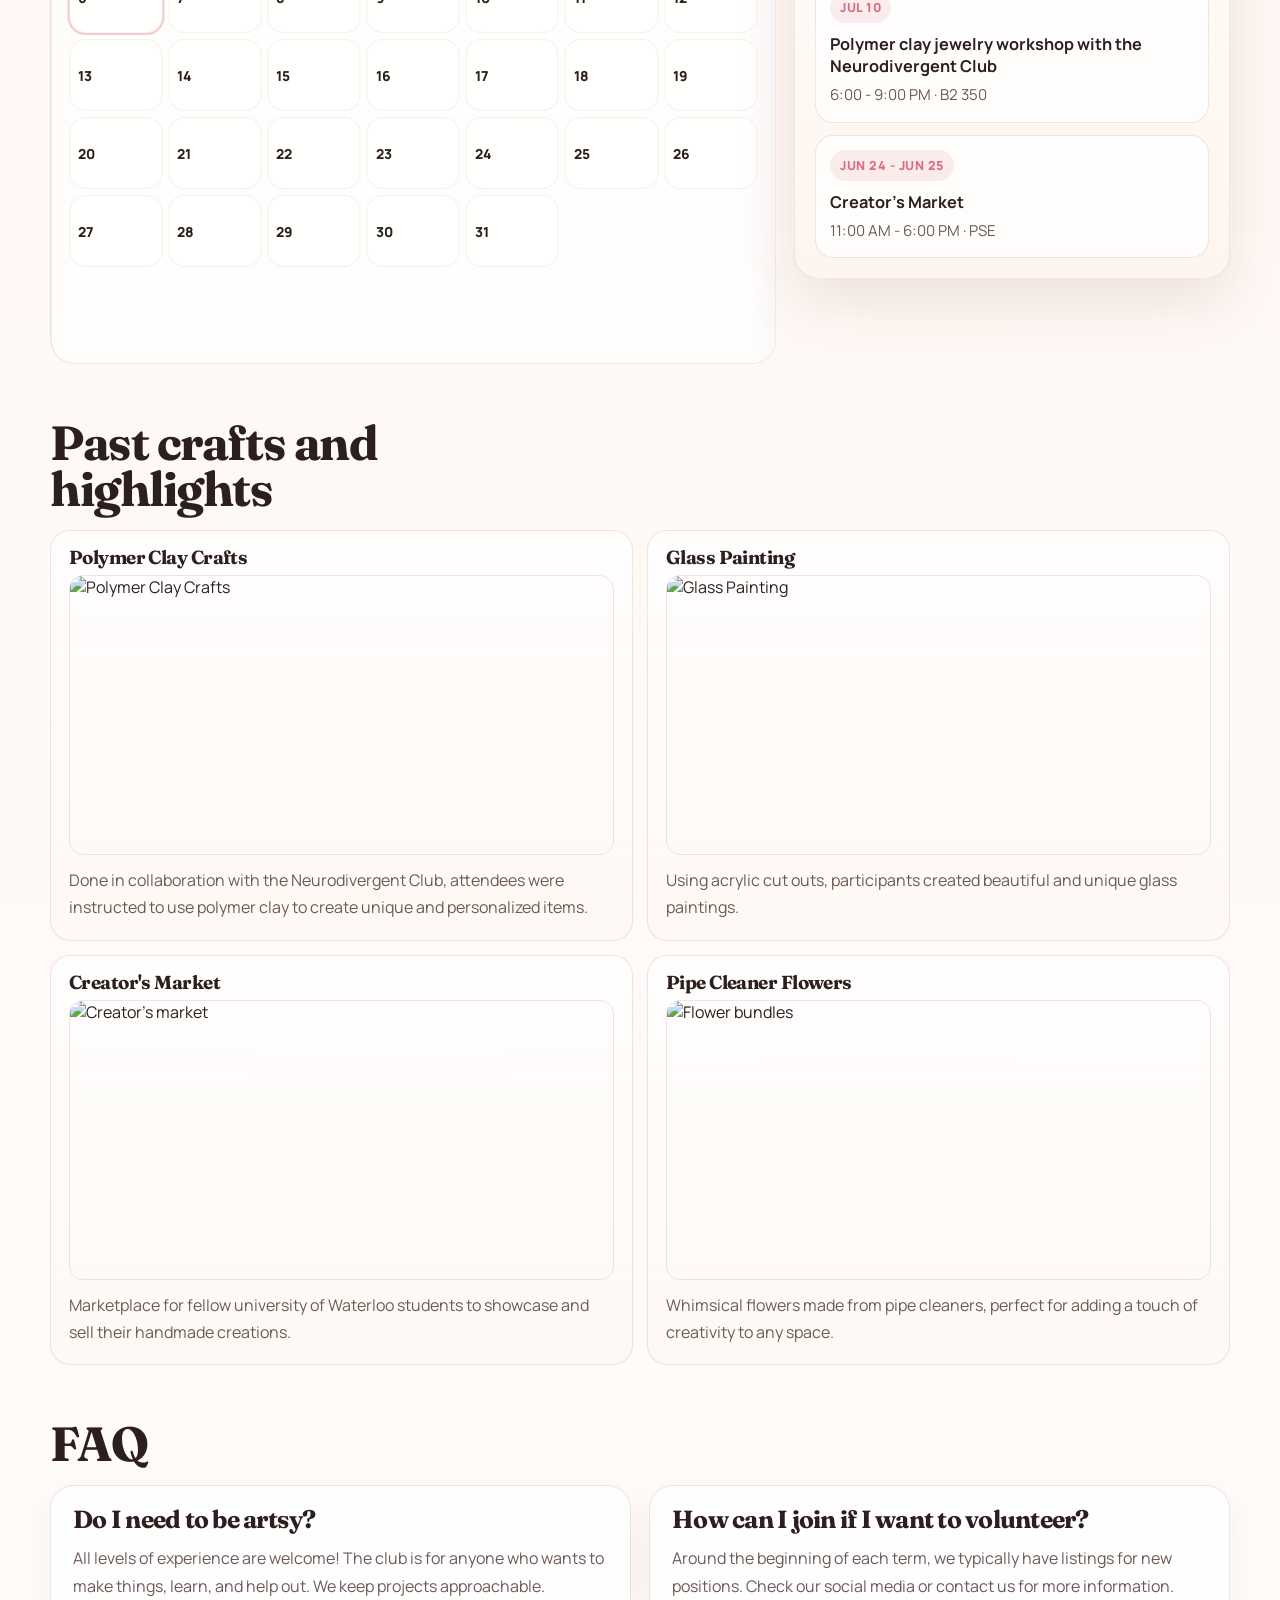
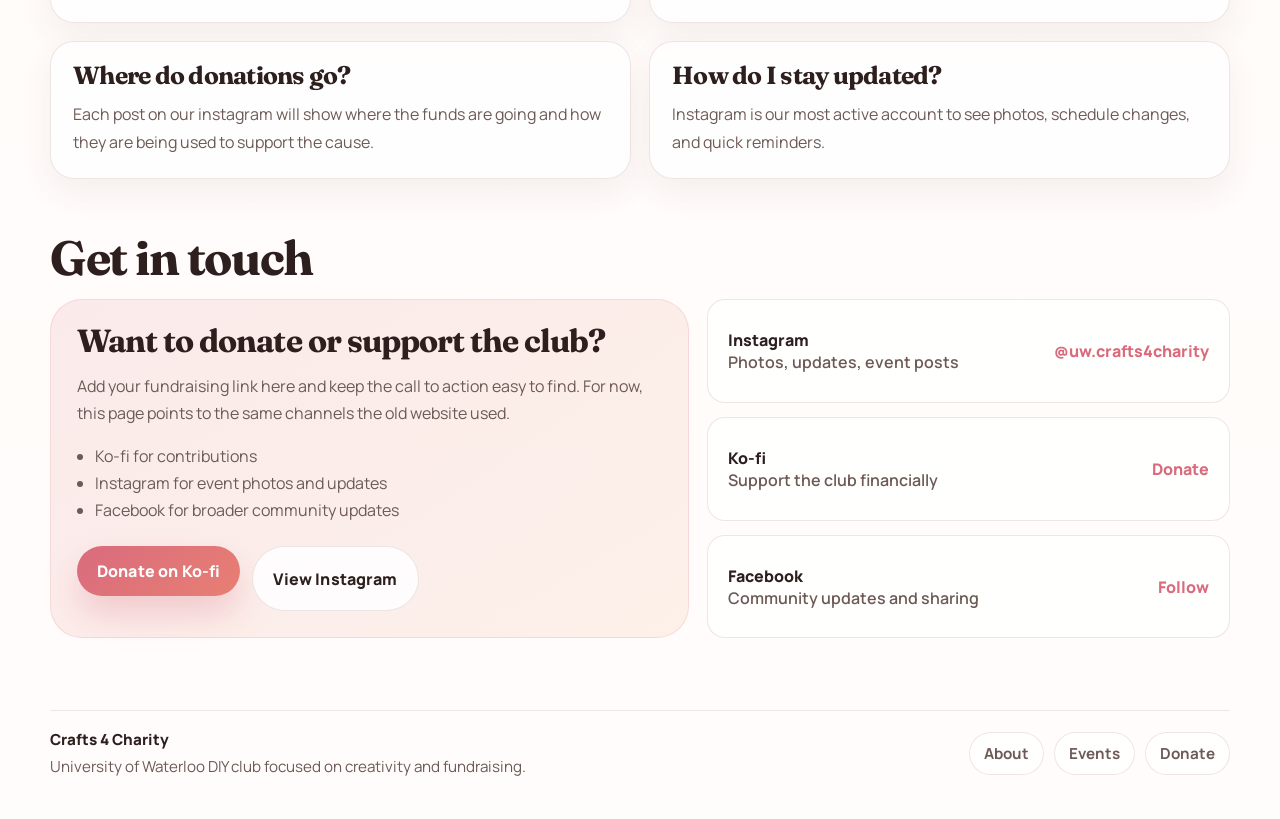
==== commit 62eb7aee: "update photo sources" ====
--- a/index.html
+++ b/index.html
@@ -173,25 +173,25 @@
 				<div class="list-grid">
 					<article class="mini fade-in delay-1">
 						<h3>Polymer Clay Crafts</h3>
-						<img src="https://i.ibb.co/0gS8XFJ/image.png" alt="Polymer Clay Crafts" class="mini-image">
+						<img src="https://i.postimg.cc/2yBfBfpM/image.png" alt="Polymer Clay Crafts" class="mini-image">
 						<p>Done in collaboration with the Neurodivergent Club, attendees were instructed to use polymer clay to create unique and personalized items.</p>
 					</article>
 
 					<article class="mini fade-in delay-2">
 						<h3>Glass Painting</h3>
-						<img src="https://i.ibb.co/fdgjRQFd/image.png" alt="Glass Painting" class="mini-image">
+						<img src="https://i.postimg.cc/nLy8bP9y/image.png" alt="Glass Painting" class="mini-image">
 						<p>Using acrylic cut outs, participants created beautiful and unique glass paintings.</p>
 					</article>
 
 					<article class="mini fade-in delay-3">
 						<h3>Creator's Market</h3>
-						<img src="https://i.ibb.co/SXgcgd2c/image.png" alt="Creator's market" class="mini-image">
+						<img src="https://i.postimg.cc/85vS7SVP/image.png" alt="Creator's market" class="mini-image">
 						<p>Marketplace for fellow university of Waterloo students to showcase and sell their handmade creations.</p>
 					</article>
 
 					<article class="mini fade-in delay-4">
 						<h3>Pipe Cleaner Flowers</h3>
-						<img src="https://i.ibb.co/skSMHwR/image.png" alt="Flower bundles" class="mini-image">
+						<img src="https://i.postimg.cc/mrFqwypD/image.png" alt="Flower bundles" class="mini-image">
 						<p>Whimsical flowers made from pipe cleaners, perfect for adding a touch of creativity to any space.</p>
 					</article>
 				</div>
--- a/c4c.css
+++ b/c4c.css
@@ -1148,26 +1148,202 @@
 		width: min(var(--max), calc(100% - 22px));
 	}
 
+	.nav {
+		padding: 10px 0;
+		gap: 10px;
+	}
+
+	.mark {
+		width: 34px;
+		height: 34px;
+	}
+
+	.brand {
+		gap: 10px;
+	}
+
+	.brand strong {
+		font-size: 0.92rem;
+	}
+
+	.brand span {
+		font-size: 0.78rem;
+	}
+
+	.nav-links a {
+		padding: 7px 10px;
+		font-size: 0.82rem;
+	}
+
 	.hero {
-		padding-top: 18px;
+		padding-top: 8px;
+        align-items: center;
+	}
+
+	h1 {
+		font-size: clamp(2.4rem, 7vw, 3.4rem);
+	}
+
+	.lede {
+		font-size: 0.95rem;
+		margin-top: 14px;
+	}
+
+	.eyebrow {
+		padding: 7px 11px;
+		font-size: 0.7rem;
+		margin-bottom: 12px;
+	}
+
+	.button {
+		padding: 11px 16px;
+		font-size: 0.88rem;
+	}
+
+	.section-head h2 {
+		font-size: 1.7rem;
+	}
+
+	.card {
+		padding: 16px;
+	}
+
+	.card h3 {
+		font-size: 1.25rem;
+	}
+
+	.card p,
+	.mini p {
+		font-size: 0.9rem;
 	}
 
 	.poster {
+		padding: 16px;
+	}
+
+	.poster-logo {
+		width: 130px;
+	}
+
+	.poster-logo span {
+		width: 90px;
+		height: 90px;
+		font-size: 0.92rem;
+	}
+
+	.info-card {
+		padding: 10px 12px;
+	}
+
+	.info-card strong {
+		font-size: 0.92rem;
+	}
+
+	.info-card span {
+		font-size: 0.82rem;
+	}
+
+	.donate-panel {
 		padding: 18px;
 	}
 
-	.poster-logo {
-		width: 150px;
-	}
-
-	.poster-logo span {
-		width: 104px;
-		height: 104px;
-		font-size: 1.02rem;
-	}
-
-	.nav-links a {
-		padding-inline: 11px;
+	.donate-panel h3 {
+		font-size: 1.5rem;
+	}
+
+	.footer {
+		padding: 22px 0 28px;
+		font-size: 0.85rem;
+	}
+
+	.month-card {
+		padding: 10px;
+		border-radius: 16px;
+	}
+
+	.month-head {
+		margin-bottom: 8px;
+	}
+
+	.month-head h3 {
+		font-size: 1.05rem;
+	}
+
+	.month-head span {
+		font-size: 0.78rem;
+	}
+
+	.weekdays,
+	.days {
+		gap: 3px;
+	}
+
+	.weekday {
+		font-size: 0.62rem;
+	}
+
+	.calendar-day {
+		min-height: 44px;
+		padding: 5px;
+		border-radius: 10px;
+	}
+
+	.calendar-day-number {
+		font-size: 0.72rem;
+	}
+
+	.event-pill {
+		padding: 3px 5px;
+		font-size: 0.6rem;
+		margin-top: 3px;
+		border-radius: 6px;
+	}
+
+	.calendar-viewport {
+		border-radius: 16px;
+	}
+
+	.calendar-status {
+		padding: 8px 10px;
+		font-size: 0.85rem;
+	}
+
+	.carousel-button {
+		width: 36px;
+		height: 36px;
+		font-size: 0.85rem;
+	}
+
+	.calendar-sidebar {
+		padding: 14px;
+		border-radius: 18px;
+	}
+
+	.calendar-sidebar-head h3 {
+		font-size: 1.3rem;
+	}
+
+	.calendar-help {
+		font-size: 0.82rem;
+	}
+
+	.event-card {
+		padding: 10px;
+		border-radius: 14px;
+	}
+
+	.event-card-date {
+		padding: 5px 8px;
+		font-size: 0.7rem;
+	}
+
+	.event-card h4 {
+		font-size: 0.9rem;
+		margin: 7px 0 4px;
+	}
+
+	.event-card p {
+		font-size: 0.82rem;
 	}
 }
 
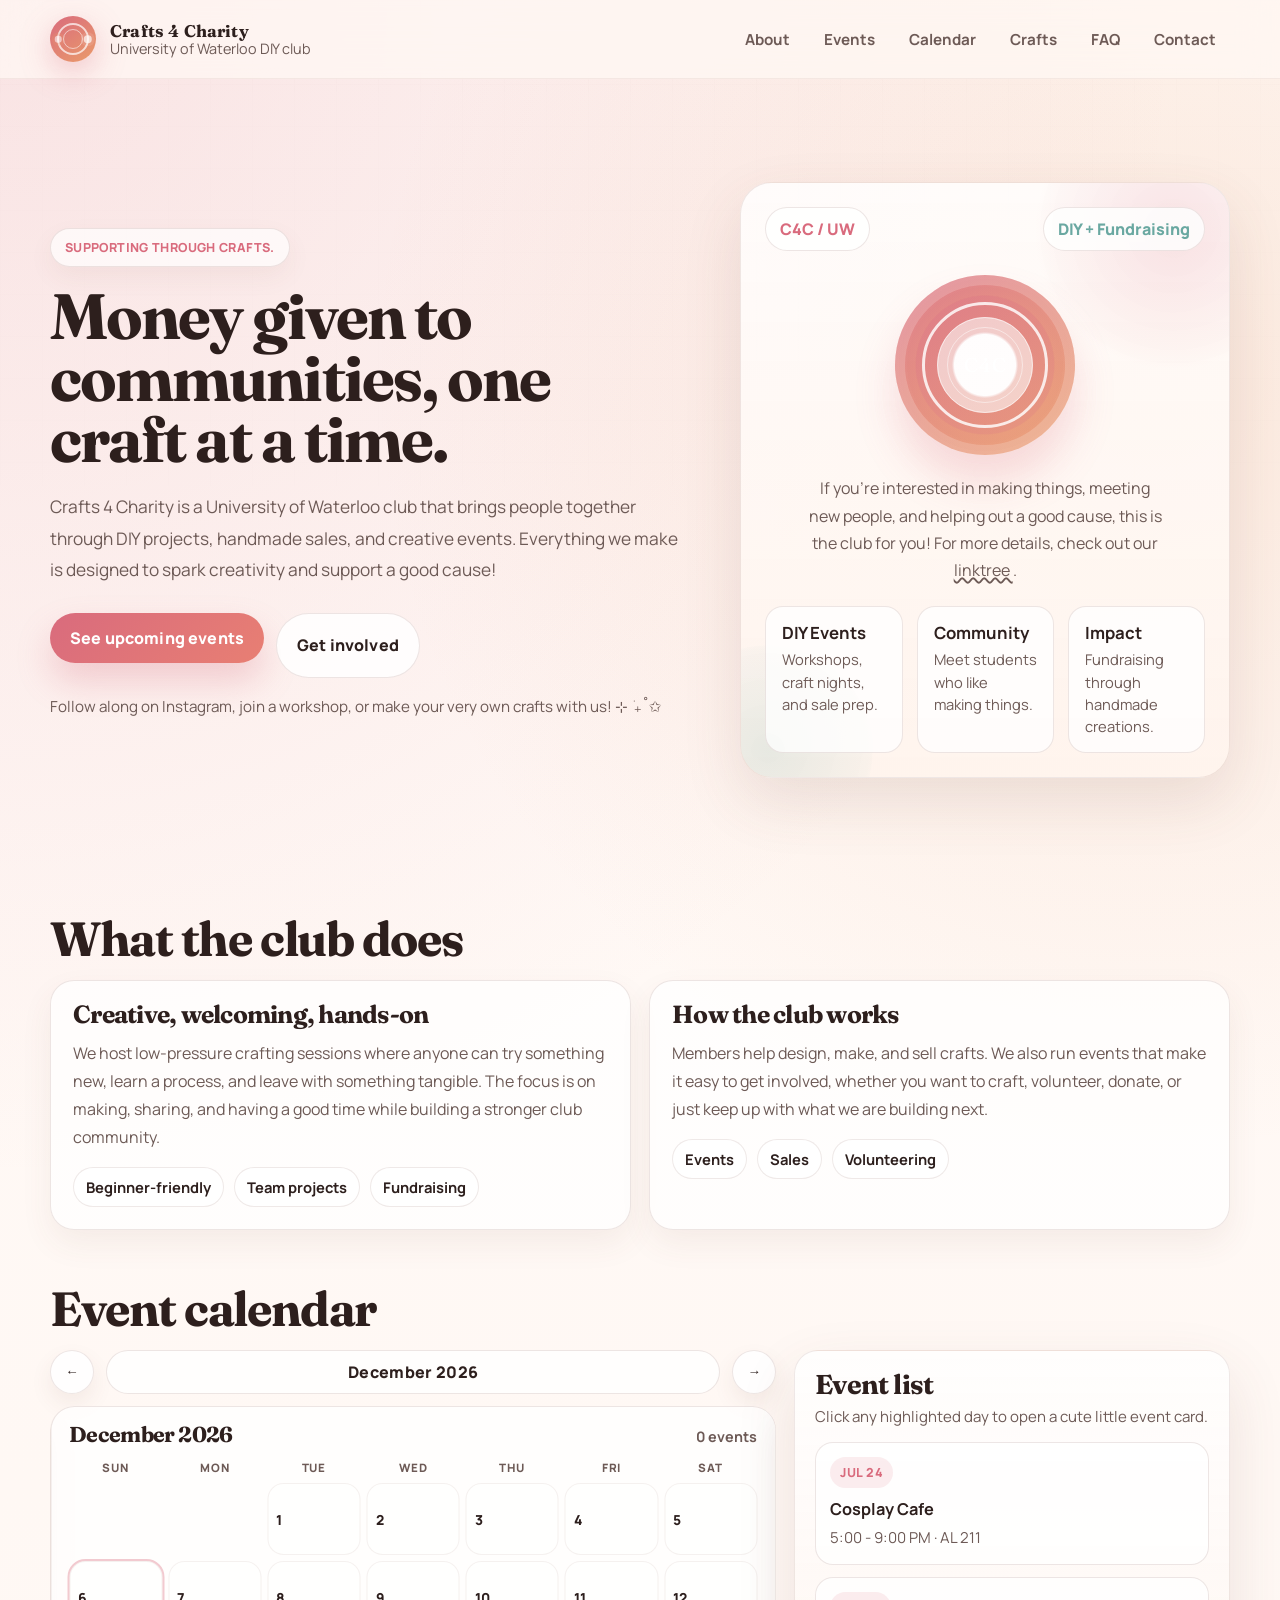
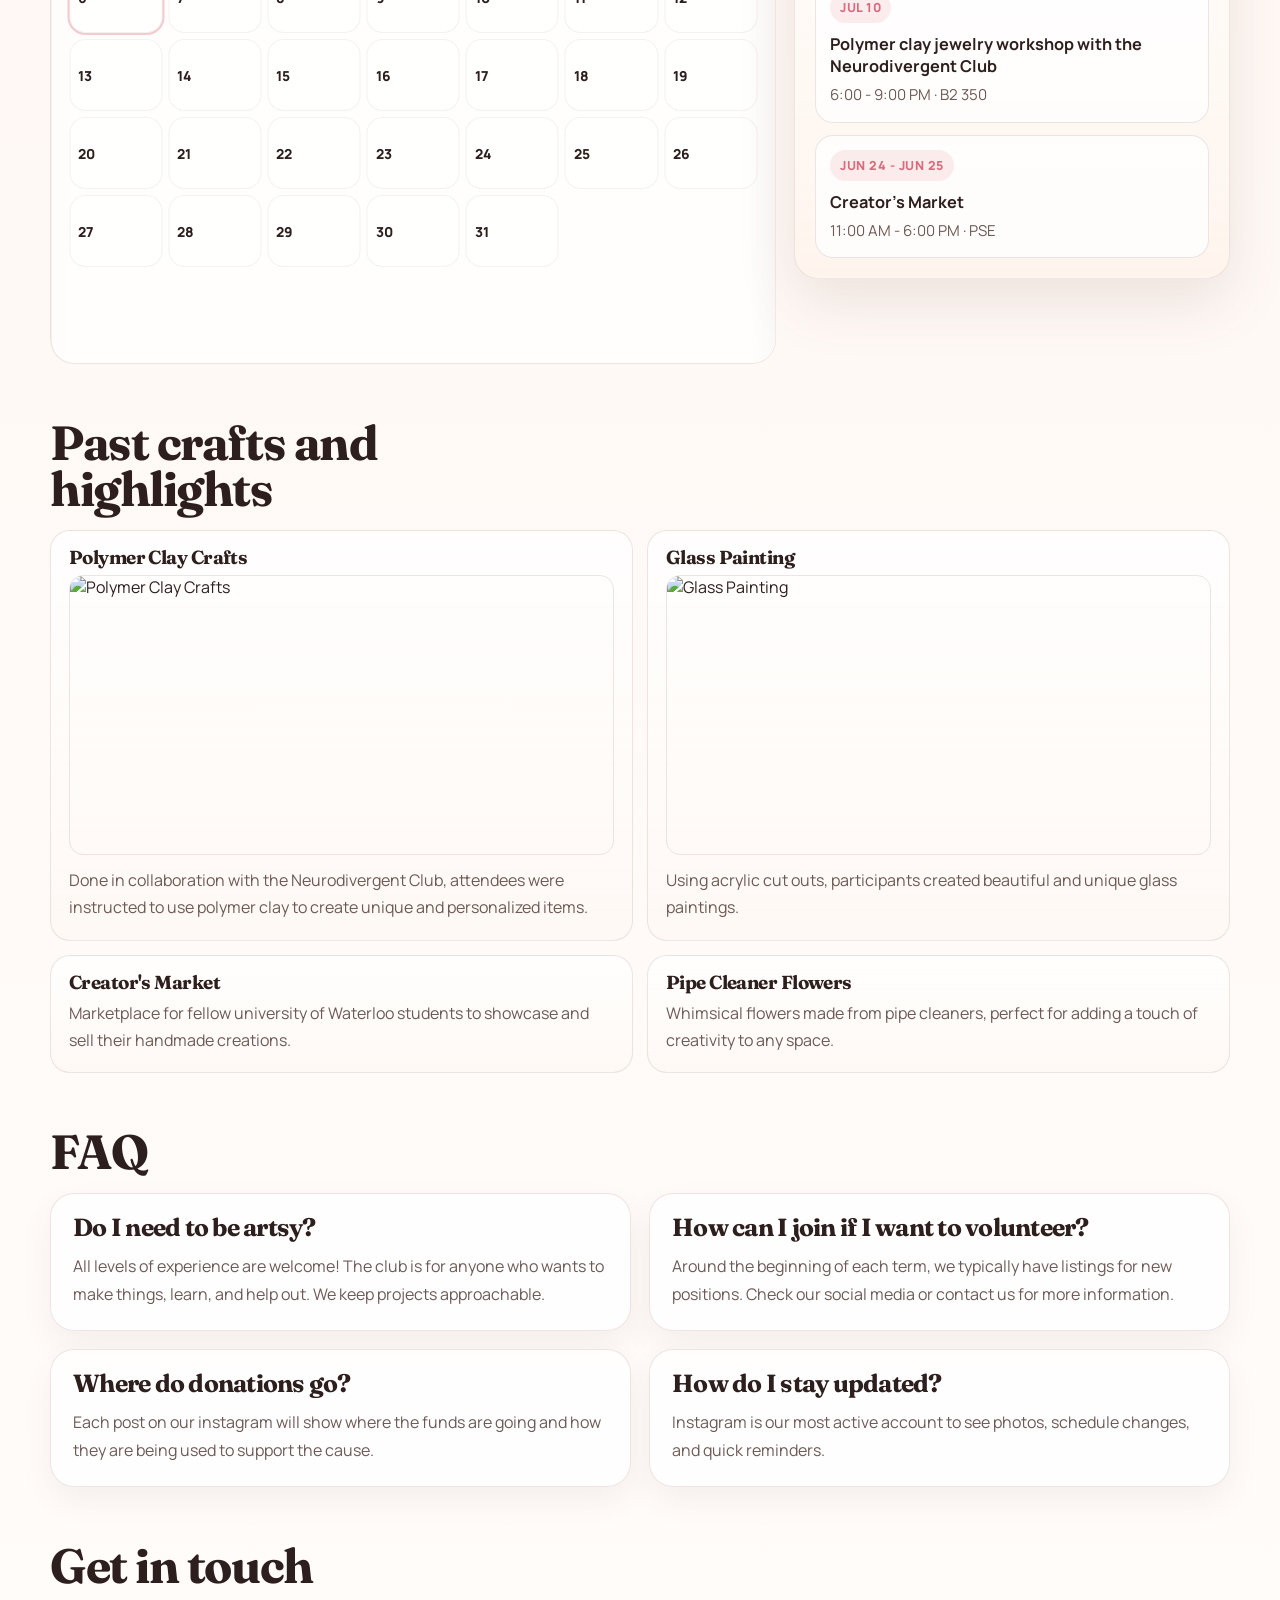
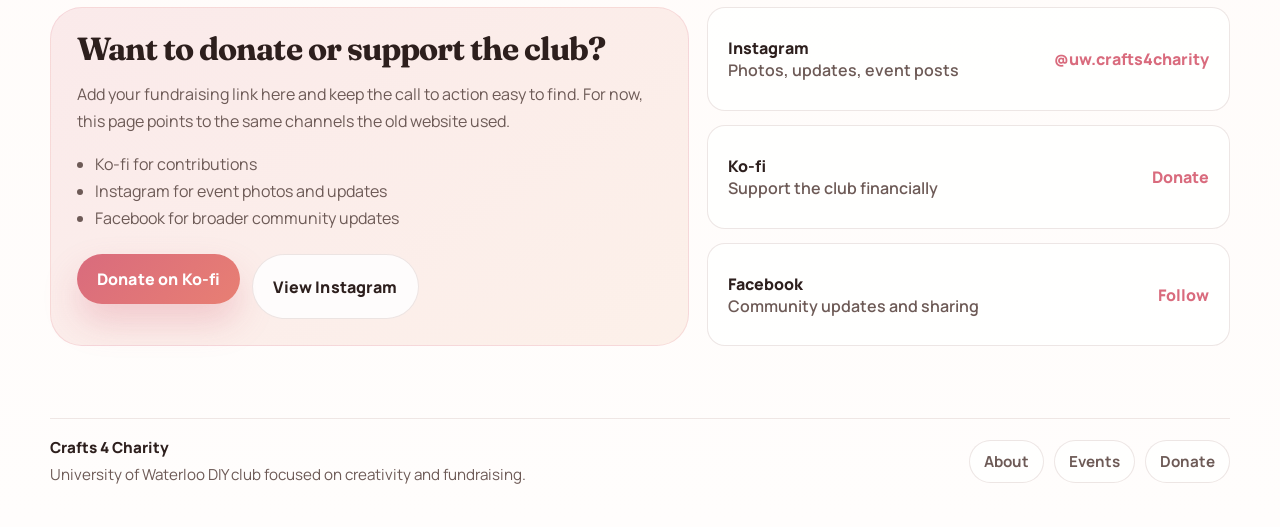
==== commit b7c2c4ec: "image update" ====
--- a/index.html
+++ b/index.html
@@ -173,25 +173,23 @@
 				<div class="list-grid">
 					<article class="mini fade-in delay-1">
 						<h3>Polymer Clay Crafts</h3>
-						<img src="https://i.postimg.cc/2yBfBfpM/image.png" alt="Polymer Clay Crafts" class="mini-image">
+						<img src="https://i.ibb.co/FLdhNbL1/image.png" alt="Polymer Clay Crafts" class="mini-image">
 						<p>Done in collaboration with the Neurodivergent Club, attendees were instructed to use polymer clay to create unique and personalized items.</p>
 					</article>
 
 					<article class="mini fade-in delay-2">
 						<h3>Glass Painting</h3>
-						<img src="https://i.postimg.cc/nLy8bP9y/image.png" alt="Glass Painting" class="mini-image">
+						<img src="https://i.ibb.co/pBc4xsQB/image.png" alt="Glass Painting" class="mini-image">
 						<p>Using acrylic cut outs, participants created beautiful and unique glass paintings.</p>
 					</article>
 
 					<article class="mini fade-in delay-3">
 						<h3>Creator's Market</h3>
-						<img src="https://i.postimg.cc/85vS7SVP/image.png" alt="Creator's market" class="mini-image">
 						<p>Marketplace for fellow university of Waterloo students to showcase and sell their handmade creations.</p>
 					</article>
 
 					<article class="mini fade-in delay-4">
 						<h3>Pipe Cleaner Flowers</h3>
-						<img src="https://i.postimg.cc/mrFqwypD/image.png" alt="Flower bundles" class="mini-image">
 						<p>Whimsical flowers made from pipe cleaners, perfect for adding a touch of creativity to any space.</p>
 					</article>
 				</div>
--- a/c4c.css
+++ b/c4c.css
@@ -1367,4 +1367,19 @@
     padding: 2rem;
     width: min(500px, 90vw);
     box-shadow: 0 25px 60px rgba(0,0,0,.2);
-}+}
+
+.cursor-flower {
+	position: fixed;
+	top: 0;
+	left: 0;
+	pointer-events: none;
+	z-index: 9999;
+	transition: opacity 200ms ease;
+}
+
+@media (max-width: 980px) {
+	.cursor-flower {
+		display: none;
+	}
+}
